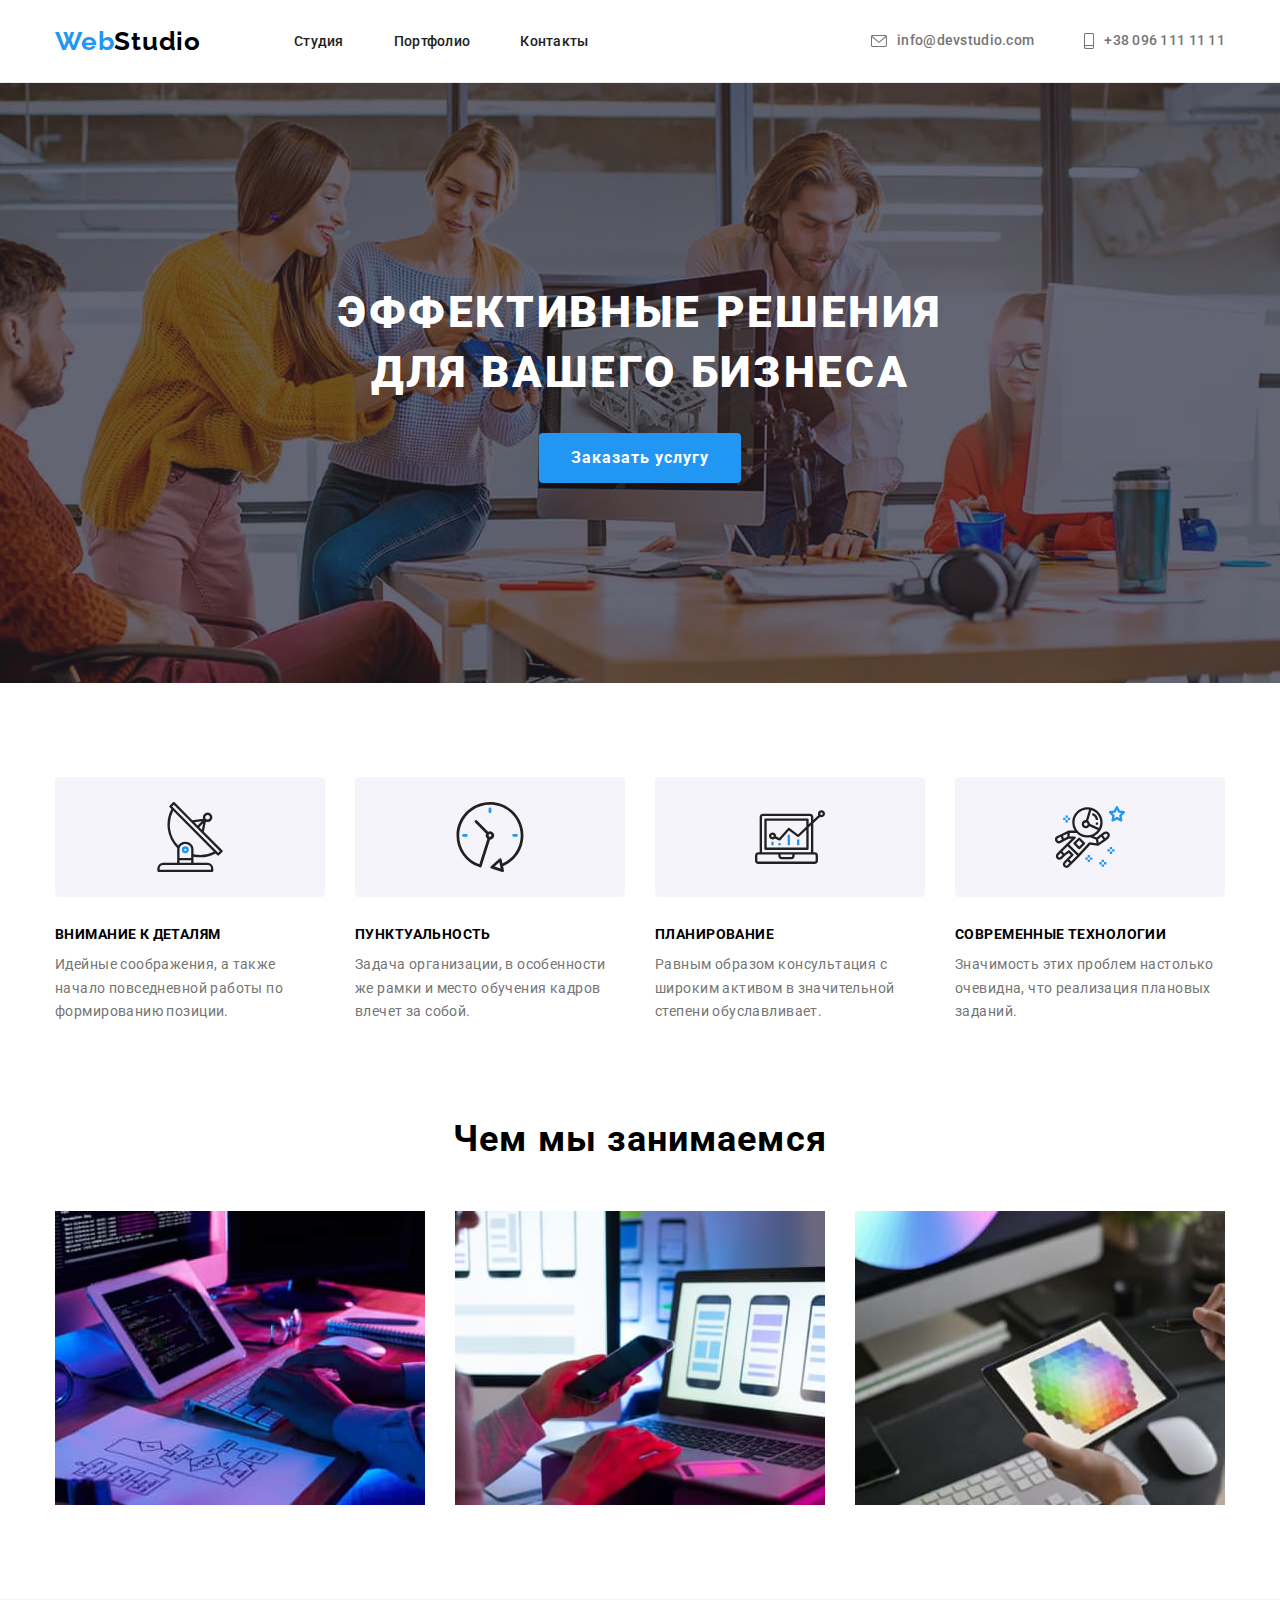
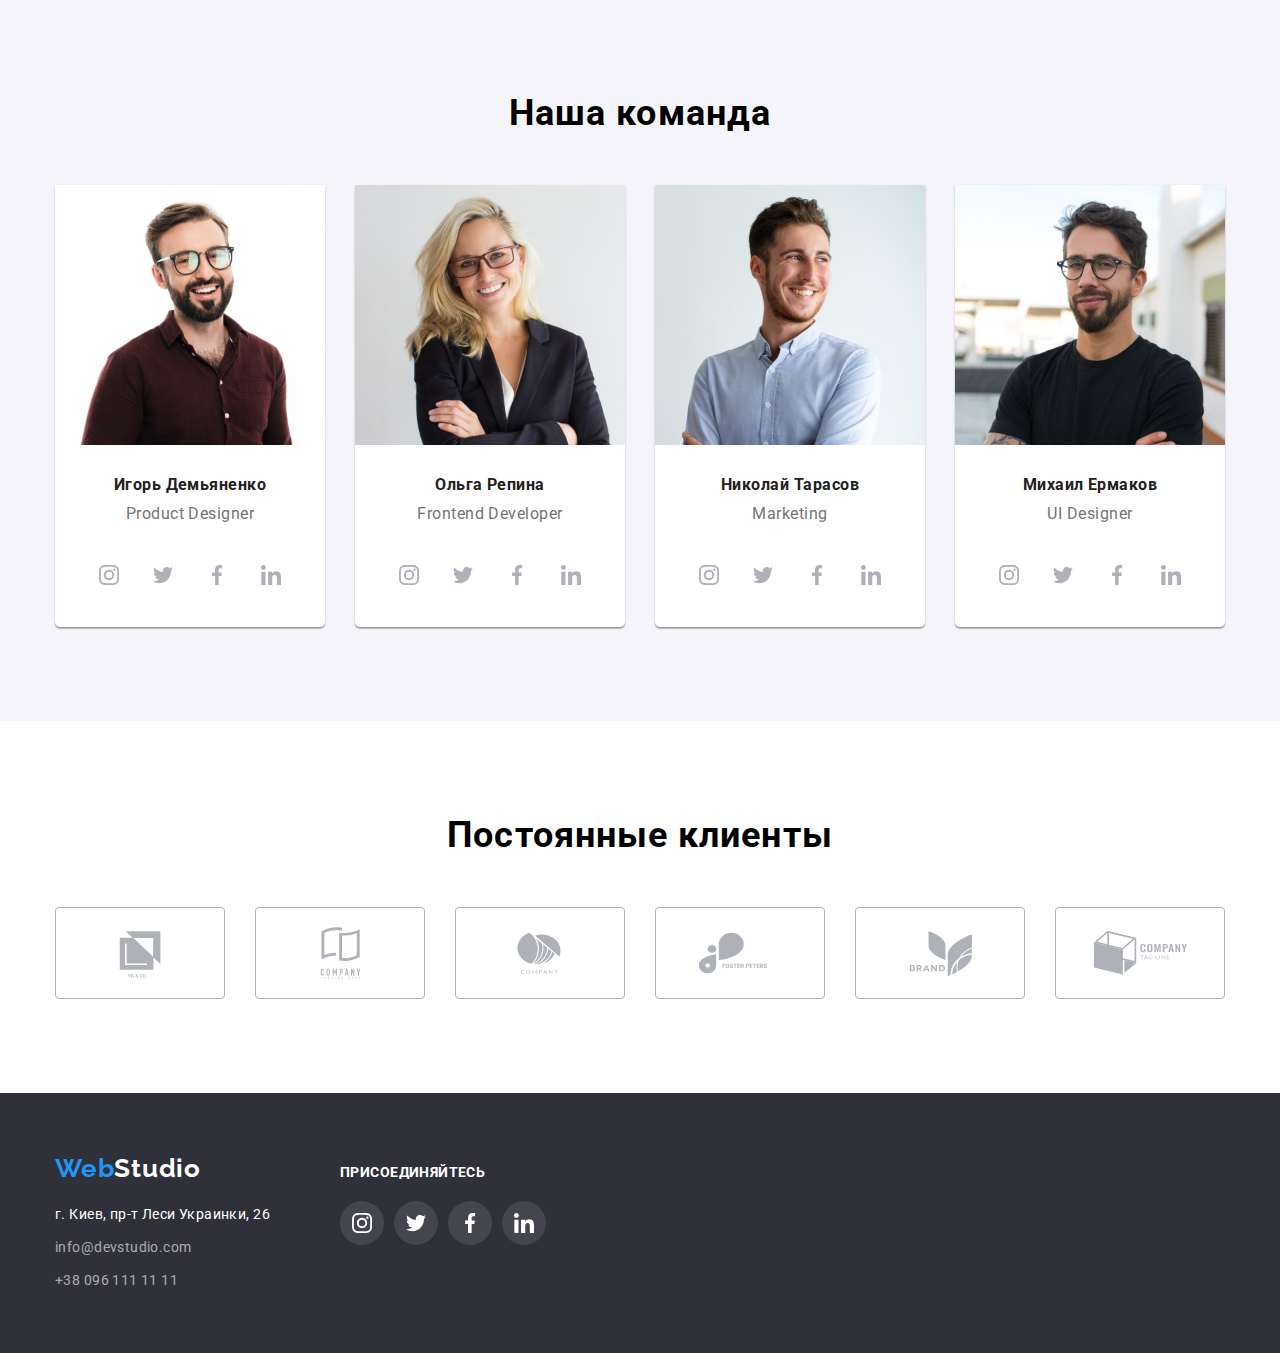
==== index.html @ 4a8cfbbb "clone-hw_04" ====
<!DOCTYPE html>
<html lang="ru">

<head>
  <meta charset="UTF-8">
  <meta http-equiv="X-UA-Compatible" content="IE=edge">
  <meta name="viewport" content="width=device-width, initial-scale=1.0">
  <title>Document</title>
  <link rel="preconnect" href="https://fonts.googleapis.com">
  <link rel="preconnect" href="https://fonts.gstatic.com" crossorigin>
  <link
    href="https://fonts.googleapis.com/css2?family=Oleo+Script&family=Raleway:wght@700&family=Roboto:wght@400;500;700;900&display=swap"
    rel="stylesheet">
  <link rel="stylesheet" href="https://cdn.jsdelivr.net/npm/modern-normalize@1.1.0/modern-normalize.min.css">
  <link rel="stylesheet" href="./css/style.css">
</head>

<body>
  <header class="header ">

    <div class="page-header-container container">
      <a class="logo link" href="./index.html">
        <span class="logo-black">Web</span>Studio
      </a>
      <nav class="menu-nav">

        <ul class="header-list list">
          <li><a class="link linkstudio" href="#">Студия</a></li>
          <li><a class="link linkportfolio" href="./portfolio.html">Портфолио</a></li>
          <li><a class="link linkcontact" href="#">Контакты</a></li>
        </ul>
      </nav>
      <ul class="contact-info list">
        <li class="list-mail">
          <a class="mail-link link" href="mailto:info@devstudio.com">
            <svg class="icon-post" width="16" height="12">
              <use href="./images/sprite.svg#icon-post"></use>
            </svg>
            info@devstudio.com
          </a>
        </li>
        <li class="list-call">
          <a class="call-link link" href="tel:+380961111111">
            <svg class="icon-phone" width="10" height="16">
              <use href="./images/sprite.svg#icon-smartphone"></use>
            </svg>+38 096 111 11 11</a>
        </li>

      </ul>
    </div>


  </header>

  <main class="main-container">

    <section class="hero background-theme">
      <div class="container">
        <h1 class="slogan">Эффективные решения для вашего бизнеса</h1>

        <button class="main-btn" type="button">Заказать услугу</button>
      </div>
    </section>

    <section class="feature-section section">
      <div class="container">
        <h2 class="hidden-title">Особенности</h2>
        <ul class="feature-items list">
          <li class="detail-item">
            <div class="feature-warp">
              <svg class="svg-icon" width="70" height="70">
                <use href="./images/sprite.svg#icon-antenna-1"></use>
              </svg>
            </div>
            <h3 class="caption-detail">Внимание к деталям</h3>
            <p class="detail-text"> Идейные соображения, а также начало повседневной работы по формированию позиции.</p>
          </li>

          <li class="detail-item">
            <div class="feature-warp">
              <svg class="svg-icon" width="70" height="70">
                <use href="./images/sprite.svg#icon-clock-1"></use>
              </svg>
            </div>
            <h3 class="caption-detail">Пунктуальность</h3>
            <p class="detail-text">Задача организации, в особенности же рамки и место обучения кадров влечет за
              собой.</p>
          </li>

          <li class="detail-item">
            <div class="feature-warp">
              <svg class="svg-icon" width="70" height="70">
                <use href="./images/sprite.svg#icon-diagram-1"></use>
              </svg>
            </div>
            <h3 class="caption-detail">Планирование</h3>
            <p class="detail-text">Равным образом консультация с широким активом в значительной степени обуславливает.
            </p>
          </li>

          <li class="detail-item">
            <div class="feature-warp">
              <svg class="svg-icon" width="70" height="70">
                <use href="./images/sprite.svg#icon-astronaut-1"></use>
              </svg>
            </div>
            <h3 class="caption-detail">Современные технологии</h3>
            <p class="detail-text">Значимость этих проблем настолько очевидна, что реализация плановых заданий.</p>
          </li>
        </ul>
      </div>
    </section>

    <section class="affair-section section">
      <div class="container">
        <h2 class="affair-title">Чем мы занимаемся</h2>
        <ul class="feature-items list">
          <li class="detail-item affair-item"><img src="./images/img1.jpg" alt="печать на клавиатуре" width="370"
              height="294">
          </li>
          <li class="detail-item affair-item"><img src="./images/img2.jpg" alt="работа за ноутбуком" width="370"
              height="294">
          </li>
          <li class="detail-item affair-item"> <img src="./images/img3.jpg" alt="цветовая палитра" width="370"
              height="294">
          </li>
        </ul>
      </div>
    </section>
    <section class="comand-section section">
      <div class="container">
        <h2 class="comand-title">Наша команда</h2>
        <ul class="feature-items list">
          <li class="card detail-item"> <img src="./images/img4.jpg" alt="мужчина" width="270" height="260" />

            <h3 class="card-title">Игорь Демьяненко</h3>
            <p class="card-text"> Product Designer</p>
            <ul class="social-icons list">
              <li>
                <a class="social-link" href="#">
                  <svg class="social-eclipse" width="20" heigth="20">
                    <use href="./images/sprite.svg#icon-instagram-2"></use>
                  </svg>
                </a>
              </li>
              <li>
                <a class="social-link" href="#">
                  <svg class="social-eclipse" width="20" heigth="20">
                    <use href="./images/sprite.svg#icon-twitter-1"></use>
                  </svg>
                </a>
              </li>
              <li>
                <a class="social-link" href="#">
                  <svg class="social-eclipse" width="20" heigth="20">
                    <use href="./images/sprite.svg#icon-facebook-1"></use>
                  </svg>
                </a>
              </li>
              <li>
                <a class="social-link" href="#">
                  <svg class="social-eclipse" width="20" heigth="20">
                    <use href="./images/sprite.svg#icon-linkedin-1"></use>
                  </svg>
                </a>
              </li>
            </ul>
          </li>

          <li class="card detail-item"> <img src="./images/img5.jpg" alt="женщина в очках" width="270" height="260" />

            <h3 class="card-title">Ольга Репина</h3>
            <p class="card-text"> Frontend Developer</p>
            <ul class="social-icons list">
              <li>
                <a class="social-link" href="#">
                  <svg class="social-eclipse" width="20" heigth="20">
                    <use href="./images/sprite.svg#icon-instagram-2"></use>
                  </svg>
                </a>
              </li>
              <li>
                <a class="social-link" href="#">
                  <svg class="social-eclipse" width="20" heigth="20">
                    <use href="./images/sprite.svg#icon-twitter-1"></use>
                  </svg>
                </a>
              </li>
              <li>
                <a class="social-link" href="#">
                  <svg class="social-eclipse" width="20" heigth="20">
                    <use href="./images/sprite.svg#icon-facebook-1"></use>
                  </svg>
                </a>
              </li>
              <li>
                <a class="social-link" href="#">
                  <svg class="social-eclipse" width="20" heigth="20">
                    <use href="./images/sprite.svg#icon-linkedin-1"></use>
                  </svg>
                </a>
              </li>
            </ul>
          </li>


          <li class="card detail-item">
            <img src="./images/img6.jpg" alt="рыжеволосый мужчина" width="270" height="260" />

            <h3 class="card-title">Николай Тарасов</h3>
            <p class="card-text">Marketing</p>
            <ul class="social-icons list">
              <li>
                <a class="social-link" href="#">
                  <svg class="social-eclipse" width="20" heigth="20">
                    <use href="./images/sprite.svg#icon-instagram-2"></use>
                  </svg>
                </a>
              </li>
              <li>
                <a class="social-link" href="#">
                  <svg class="social-eclipse" width="20" heigth="20">
                    <use href="./images/sprite.svg#icon-twitter-1"></use>
                  </svg>
                </a>
              </li>
              <li>
                <a class="social-link" href="#">
                  <svg class="social-eclipse" width="20" heigth="20">
                    <use href="./images/sprite.svg#icon-facebook-1"></use>
                  </svg>
                </a>
              </li>
              <li>
                <a class="social-link" href="#">
                  <svg class="social-eclipse" width="20" heigth="20">
                    <use href="./images/sprite.svg#icon-linkedin-1"></use>
                  </svg>
                </a>
              </li>
            </ul>

          </li>
          <li class="card detail-item">
            <img src="./images/img7.jpg" alt="мужчина в очках" width="270" height="260" />

            <h3 class="card-title">Михаил Ермаков</h3>
            <p class="card-text"> UI Designer</p>
            <ul class="social-icons list">
              <li>
                <a class="social-link" href="#">
                  <svg class="social-eclipse" width="20" heigth="20">
                    <use href="./images/sprite.svg#icon-instagram-2"></use>
                  </svg>
                </a>
              </li>
              <li>
                <a class="social-link" href="#">
                  <svg class="social-eclipse" width="20" heigth="20">
                    <use href="./images/sprite.svg#icon-twitter-1"></use>
                  </svg>
                </a>
              </li>
              <li>
                <a class="social-link" href="#">
                  <svg class="social-eclipse" width="20" heigth="20">
                    <use href="./images/sprite.svg#icon-facebook-1"></use>
                  </svg>
                </a>
              </li>
              <li>
                <a class="social-link" href="#">
                  <svg class="social-eclipse" width="20" heigth="20">
                    <use href="./images/sprite.svg#icon-linkedin-1"></use>
                  </svg>
                </a>
              </li>
            </ul>
          </li>
        </ul>
      </div>
    </section>
    <section class="regular-customers section">
      <div class="container">
        <h2 class="comand-title">Постоянные клиенты</h2>
        <ul class="regular-customers-list list">
          <li class="clients">
            <a class="regular-customers-logo" href="#">
              <svg class="regular-clients-logo">
                <use href="./images/sprite.svg#icon-Logo1" width="106" height="60"></use>
              </svg>
            </a>
          </li>
          <li class="clients">
            <a class="regular-customers-logo" href="#">
              <svg class="regular-clients-logo">
                <use href="./images/sprite.svg#icon-Logo-2" width="106" height="60"></use>
              </svg>
            </a>
          </li>
          <li class="clients">
            <a class="regular-customers-logo" href="#">
              <svg class="regular-clients-logo">
                <use href="./images/sprite.svg#icon-Logo3" width="106" height="60"></use>
              </svg>
            </a>
          </li>
          <li class="clients">
            <a class="regular-customers-logo" href="#">
              <svg class="regular-clients-logo">
                <use href="./images/sprite.svg#icon-Logo-4" width="106" height="60"></use>
              </svg>
            </a>
          </li>
          <li class="clients">
            <a class="regular-customers-logo" href="#">
              <svg class="regular-clients-logo">
                <use href="./images/sprite.svg#icon-Logo-5" width="106" height="60"></use>
              </svg>
            </a>
          </li>
          <li class="clients">
            <a class="regular-customers-logo" href="#">
              <svg class="regular-clients-logo">
                <use href="./images/sprite.svg#icon-Logo-6" width="106" height="60"></use>
              </svg>
            </a>
          </li>

        </ul>
      </div>
    </section>
  </main>
  <footer class="footer-box">
    <div class="container footer-content ">
      <ul class="footer-items list">
        <li class="footer-list-item">
          <a class="logo link footer-logo" href="./index.html">
            <span class="logo-black">Web</span>Studio
          </a>
          <address class="address">
            <ul class="addres-items">
              <li class="list"> <a class="map-item"
                  href="https://www.google.com/maps/d/viewer?mid=10uSM3H-mIU3GznYo2szRIEphczw&hl=en_US&ll=50.42732700000001%2C30.538092&z=17"
                  target="_blank">г.
                  Киев, пр-т Леси Украинки, 26</a>
              </li>
              <li class="address-link list">
                <a class="mail-item" href="mailto:info@devstudio.com">info@devstudio.com</a>
              </li>
              <li class="address-link list"> <a class="call-item" href="tel:+380961111111">+38 096 111 11 11</a>
              </li>
            </ul>

          </address>
        </li>
        <li class="footer-social">
          <h2 class="join">присоединяйтесь</h2>
          <ul class="footer-social-icons list">
            <li class="footer-social-item">
              <a class="footer-social-link" href="#">
                <svg class="footer-social-eclipse" width="20" heigth="20">
                  <use href="./images/sprite.svg#icon-instagram-2"></use>
                </svg>
              </a>
            </li>
            <li class="footer-social-item">
              <a class="footer-social-link" href="#">
                <svg class="footer-social-eclipse" width="20" heigth="20">
                  <use href="./images/sprite.svg#icon-twitter-1"></use>
                </svg>
              </a>
            </li>
            <li class="footer-social-item">
              <a class="footer-social-link" href="#">
                <svg class="footer-social-eclipse" width="20" heigth="20">
                  <use href="./images/sprite.svg#icon-facebook-1"></use>
                </svg>
              </a>
            </li>
            <li class="footer-social-item">
              <a class="footer-social-link" href="#">
                <svg class="footer-social-eclipse" width="20" heigth="20">
                  <use href="./images/sprite.svg#icon-linkedin-1"></use>
                </svg>
              </a>
            </li>
          </ul>
        </li>
      </ul>
    </div>
  </footer>
</body>

</html>
---- css/style.css ----
:root {
  --primary-font: "Roboto", sans-serif;
  --secondary-font: "Raleway", sans-serif;
  --primary-text-color: #212121;
  --secondary-text-color: #757575;
  --hover-color:#2196f3;
}
h1,
h2,
h3,
h4,
p {
  margin-top: 0;
  margin-bottom: 0;
}

ul,
ol {
  margin-top: 0;
  margin-bottom: 0;
  padding-left: 0;
}

img {
  display: block;
  max-width: 100%;
  height: auto;
}

.link {
  text-decoration: none;
}

.list {
  list-style: none;
}

button {
  cursor: pointer;
}

body {
  font-family: var(--primary-font);
  
}
address {
    font-style: normal;
}
.container {
  width: 1200px;
  margin-left: auto;
  margin-right: auto;
  padding-left: 15px;
  padding-right: 15px;
}

.section{padding-top: 94px;
padding-bottom: 94px;}
.header{ min-height: 80px;
border-bottom: 1px solid #ECECEC;
}
.page-header-container{ display: flex;
  align-items: center;}
  .menu-nav{ margin-left:93px;
}
.logo {
  font-family: var(--secondary-font);
  font-weight: 700;
  font-size: 26px;
  line-height: 1.17;
  letter-spacing: 0.03em;
  color: #000000;
  
 }

.footer-logo{

color: #FFFFFF;
}

.logo-black { font-family: var(--secondary-font);
  
  color:var(--hover-color);
}
.logo:hover,.logo:focus{color: var(--hover-color);}
.header-list{display: flex; 
  margin-left: 294x;
  margin-right: auto;
  margin-top:32px;
  margin-bottom:32px;
}
.linkstudio {
  font-weight: 500;
  font-size: 14px;
  line-height: 1.14;
  letter-spacing: 0.02em;
  color: var(--primary-text-color);
}
.linkstudio:hover,.linkstudio:focus{color: var(--hover-color)}
.linkportfolio {
  font-weight: 500;
  font-size: 14px;
  line-height: 1.14;
  letter-spacing: 0.02em;
  color: var(--primary-text-color);
  margin-left: 50px;
}
.linkportfolio:hover,.linkportfolio:focus{color:var(--hover-color)}
.linkcontact {
  font-weight: 500;
  font-size: 14px;
  line-height: 1.14;
  letter-spacing: 0.02em;
  color: var(--primary-text-color);
  margin-left: 50px;

}
.linkcontact:hover,.linkcontact:focus{color:var(--hover-color)}
.linkcontact {
  font-weight: 500;
  font-size: 14px;
  line-height: 1.14;
  letter-spacing: 0.02em;
  color: var(--primary-text-color);
  margin-left: 50px;
}
.linkcontact:hover,
.linkcontact:focus {
  color: var(--hover-color);
}
.contact-info {
  display: flex;
  margin-left: auto;
  align-content: center;
}

.mail-link {
  font-weight: 500;
  font-size: 14px;
  line-height: 1.14;
  letter-spacing: 0.02em;
  color: var(--secondary-text-color);
  padding: 32px 0;
  text-decoration: none;
  display: flex;
  align-items: center;
}
.mail-link:hover,
.mail-link:focus,
.call-link:hover,
.call-link:focus {
  color: var(--hover-color);
}
.icon-post {
  width: 16px;
  height: 12px;
  margin-right: 10px;
  fill: var(--secondary-text-color);
  /* margin-top: 10px; */
  /* padding-left: 532px; */
}
.icon-phone {
  width: 10px;
  height: 16px;
  margin-right: 10px;
  fill: var(--secondary-text-color);
}

.call-link:hover .icon-phone,
.call-link:focus .icon-phone {
  fill: #2196f3;
}

.mail-link:hover .icon-post,
.mail-link:focus .icon-post {
  fill: #2196f3;
}

.call-link {
  font-weight: 500;
  font-size: 14px;
  line-height: 1.14;
  letter-spacing: 0.02em;
  color: var(--secondary-text-color);
  margin-left: 50px;
  padding: 32px 0;
  text-decoration: none;
  display: flex;
  align-items: center;
}

.hero{
  background: #2f303a;
  position: relative;
    max-width: 1600px;
    min-height: 600px;
padding-top: 200px;
padding-bottom: 200px;
margin: 0 auto;
 text-align: center;
background-image: linear-gradient(
      to right,
      rgba(47, 48, 58, 0.4),
      rgba(47, 48, 58, 0.4)
    ),
    url(../images/bg.jpg);
 background-repeat: no-repeat;
 
background-size: cover;
    background-position: center;
}

.slogan {
  margin: 0 auto;
  width:  700px;
font-weight: 900;
  font-size: 44px;
  line-height: 1.36;
 
  letter-spacing: 0.06em;
  text-transform: uppercase;

  color: #ffffff;
  margin-bottom: 30px;
  margin-left: ;
}
.main-btn { 
min-width: 200px;
height: 50px;
  display: inline-block;
  font-family: inherit;
  font-weight: 700;
  font-size: 16px;
  line-height: 1.9;
 /* display: flex;
  align-items: center;
  text-align: center;  */
  letter-spacing: 0.06em;
padding: 10px 32px;
border: 0;
  color: #ffffff;
  background: #2196f3;
  box-shadow: 0px 4px 4px rgba(0, 0, 0, 0.15);
  border-radius: 4px;
}
.main-btn:hover,
.main-btn:focus {
  background: #188ce8;
  box-shadow: 0px 4px 4px rgba(0, 0, 0, 0.15);
  border-radius: 4px;
}

.feature-section{ 
  padding-bottom: 47px;
} 

.hidden-title {
    position: absolute;
    width: 1px;
    height: 1px;
    margin: -1px;
    border: 0;
    padding: 0;
    white-space: nowrap;
    clip-path: inset(100%);
    clip: rect(0 0 0 0);
    overflow: hidden;
}
.feature-items{
  display: flex;
  /* justify-content: center; */
}

.detail-item{width:270px;
padding-bottom: 0px;
}
.detail-item+.detail-item{

margin-left: 30px;

}
.feature-warp{
   display: flex;
  justify-content: center; 
  align-items: center; 
  background: #F5F4FA;

border-radius: 4px;
width: 270px;
height: 120px;
margin-bottom: 30px;
}
.svg-icon{  }


.caption-detail {
font-weight: 700;
  font-size: 14px;
  line-height: 1.1;
  letter-spacing: 0.03em;
  text-transform: uppercase;
  margin-bottom: 10px;
}
.detail-text {
max-width: 270px;
/* height: 75px; */
font-weight: 400;
  font-size: 14px;
  line-height: 1.7;
  letter-spacing: 0.03em;
  color:var(--secondary-text-color);

}

.affair-section{
padding-top: 47px;

} 
.affair-title{
  padding-top: 0px;
margin-bottom: 50px;
font-weight: 700;
  font-size: 36px;
  line-height: 1.2;
  text-align: center;
  letter-spacing: 0.03em;
}
.affair-items{display: flex;}

.affair-item{
width: 370px;
}



.caption-punctuality {
 font-weight: 700;
  font-size: 14px;
  line-height: 1.1;
  letter-spacing: 0.03em;
  text-transform: uppercase;
}
.punctuality-text {

font-weight: 400;
  font-size: 14px;
  line-height: 1.7;
  letter-spacing: 0.03em;
  color:var(--secondary-text-color);
}
.caption-plan {
font-weight: 700;
  font-size: 14px;
  line-height: 1.1;
  letter-spacing: 0.03em;
  text-transform: uppercase;
}
.plan-text {

font-weight: 400;
  font-size: 14px;
  line-height: 1.7;
  letter-spacing: 0.03em;
  color:var(--secondary-text-color);
}
.caption-tech {
 font-weight: 700;
  font-size: 14px;
  line-height: 1.1;
  letter-spacing: 0.03em;
  text-transform: uppercase;
}
.tech-text {

font-weight: 400;
  font-size: 14px;
  line-height: 1.7;
  letter-spacing: 0.03em;
  color:var(--secondary-text-color);
}

.comand-section {
  background:#f5f4fa;
/* padding-bottom: 94px; */
}
.comand-title {
  font-weight: 700;
  font-size: 36px;
  line-height: 1.16;
  text-align: center;
  letter-spacing: 0.03em;
 margin-bottom: 50px;

}
.card { text-align: center;
  background: #ffffff;
  box-shadow: 0px 1px 3px rgba(0, 0, 0, 0.12), 0px 1px 1px rgba(0, 0, 0, 0.14), 0px 2px 1px rgba(0, 0, 0, 0.2);
border-radius: 0px 0px 5px 5px;
}
.card-title {

  font-size: 16px;
  line-height: 1.19;
  letter-spacing: 0.03em;
  padding-top: 30px;
  padding-bottom: 10px;
  color: var(--primary-text-color);
}
.card-text {
padding-bottom: 30px;
  font-size: 16px;
  line-height: 1.19;
  letter-spacing: 0.03em;

  color:var(--secondary-text-color);
}
.social-icons {display: flex;
justify-content: center;
gap:10px;
fill: #AFB1B8;
margin-bottom: 30px;
}

.social-link{display: flex;
  justify-content: center;
 
width: 44px;
    height: 44px;
    border-radius: 50%;}

    .social-link:hover,.social-link:focus{background: var(--hover-color);}

    .social-eclipse{fill:#AFB1B8;;}


.social-link:hover .social-eclipse,
.social-link:focus .social-eclipse{fill: #ffffff;}




.regular-customers-list{display: flex;  gap: 30px;}



.regular-customers-logo{
  display:flex;
  border-radius: 4px;
    width: 170px;
    height: 92px;
padding: 16px 32px;   
    /* align-items: center; */
    justify-content: center;
  border: 1px solid #AFB1B8;
}

.regular-clients-logo{
  fill: #AFB1B8;
}
.clients{width: 170px;
height: 92px;}

/* .regular-clients-logo:hover,.regular-clients-logo:focus{fill: var(--hover-color);} */

.regular-customers-logo:hover,.regular-customers-logo:focus{border-color: var(--hover-color);}

.regular-customers-logo:hover .regular-clients-logo,
.regular-customers-logo:focus .regular-clients-logo
{fill: #2196f3;}

.footer-box {
  background: #2f303a;
 padding-top: 60px;
 padding-bottom: 60px;

}


.footer-logo{

}



.sec-logo {
  font-family:var(--secondary-font);
 
  font-size: 26px;
  line-height: 1.2
  letter-spacing: 0.03em;
  text-decoration: none;
  color: #ffffff;
}
.logo-white {
  color: var(--hover-color)
}
.address{ margin-top: 20px;}
.map-item {

  font-size: 14px;
  line-height: 1.7;
  letter-spacing: 0.03em;
  text-decoration: none;
  color: #ffffff;
} 
.map-item:hover,.map-item:focus {color:var(--hover-color);}

.mail-item {
 
  font-size: 14px;
  line-height: 1.7;
  letter-spacing: 0.03em;
  text-decoration: none;
  color: rgba(255, 255, 255, 0.6);
}.mail-item:hover,.mail-item:focus {color:var(--hover-color);}

.call-item {
 
  font-size: 14px;
  line-height: 1.7;
  letter-spacing: 0.03em;
  text-decoration: none;
  color: rgba(255, 255, 255, 0.6);
} .call-item:hover,.call-item:focus {color:var(--hover-color);}

.address-link{ padding-top: 9px;}
.footer-content{display: flex;
}

/* .footer-social{display: flex;
justify-content: center;
  /* margin-top: 72px;
  margin-bottom: 100px;
  margin-left: 70px;
  width: 206px;
height: 80px;} */

.footer-items{display: flex; align-items: baseline;}

.footer-list-item{margin-right: 70px;}


.join{ 
  margin-bottom: 20px;
    font-weight: 700;
    font-size: 14px;
    line-height: 1.14;
    letter-spacing: 0.03em;
    text-transform: uppercase;
    color:#ffffff}


    .footer-social-icons{
      display: flex;
    gap: 10px;
  }


    .footer-social-item{    
    width: 44px;
    height: 44px;
    border-radius: 50%;
    background: rgba(255, 255, 255, 0.1);}

    .footer-social-link{fill:#ffffff;
    display: flex;
    justify-content: center;
    align-items: center;
    width: 100%;
    height: 100%;
    border-radius: 50%;
  }
.footer-social-item:hover , .footer-social-item:focus {background: #2196f3; }



.body{background: #E5E5E5;}



.portfolio-main-container { 
  min-width: 1200px;
/* padding-bottom: 94px; */

}
.button-section {display: flex;
  justify-content: center;
/* padding-top: 94px; */
padding-bottom: 34px;

  /* width: 611px; */
}

.button-items{ 
padding-bottom: 16px;
  /* height: 54px;
  margin-top: 94px;
  margin-left: 280px; */
  /* margin-bottom: 34px; */
}
.btn-list{display: inline-block
 
}
.btn-list+.btn-list{margin-left: 8px;}
.btn-all{
  height: 38px;
font-weight: 500;
font-size: 16px;
line-height: 1.2;
letter-spacing: 0.03em;
color: var(--primary-text-color);
  background: #F5F4FA;
  border: 0;
border-radius: 4px;}
.btn-all:hover,.btn-all:focus{color: #FFFFFF; background:var(--hover-color);}

.color-card{background: #FFFFFF;
}

.btn-basic{width: 73px;}
.btn-site{width: 128px;}
.btn-app {width: 145px;}
.btn-design{width: 103px;}
.btn-marketing {width: 130px;}

.big-portfolio-items{ display: flex;
flex-wrap: wrap;
gap: 30px;
}

.list-image{
  min-width: 370px;
min-height: 404px;`
}   
.portfolio-cont{
/* min-height: 110px; */

  border-bottom:0.5px solid #EEEEEE;
 border-left:0.5px solid #EEEEEE;
 border-right:0.5px solid #EEEEEE;
 border-top: none;
  padding-left: 24px;
padding-top: 20px;
padding-right:24px;
padding-bottom: 20px;
}
.image-subject{
 margin-bottom:4px}

/* .image-desc {padding-bottom: 20px;} */

.card-box:hover .portfolio-cont,
.card-box:focus.portfolio-cont{    box-shadow: 0px 1px 3px rgb(0 0 0 / 12%), 0px 1px 1px rgb(0 0 0 / 14%), 0px 2px 1px rgb(0 0 0 / 20%);
    border-radius: 0px 0px 4px 4px;
    transition: transform 250ms cubic-bezier(0.4, 0, 0.2, 1);}


.style-sheet{
font-size: 18px;
line-height: 2.0;
letter-spacing: 0.06em;

color:  var(--primary-text-color);}
.style-sheet-text{
font-size: 16px;
line-height: 1.9;
letter-spacing: 0.03em;

color:var(--secondary-text-color);}
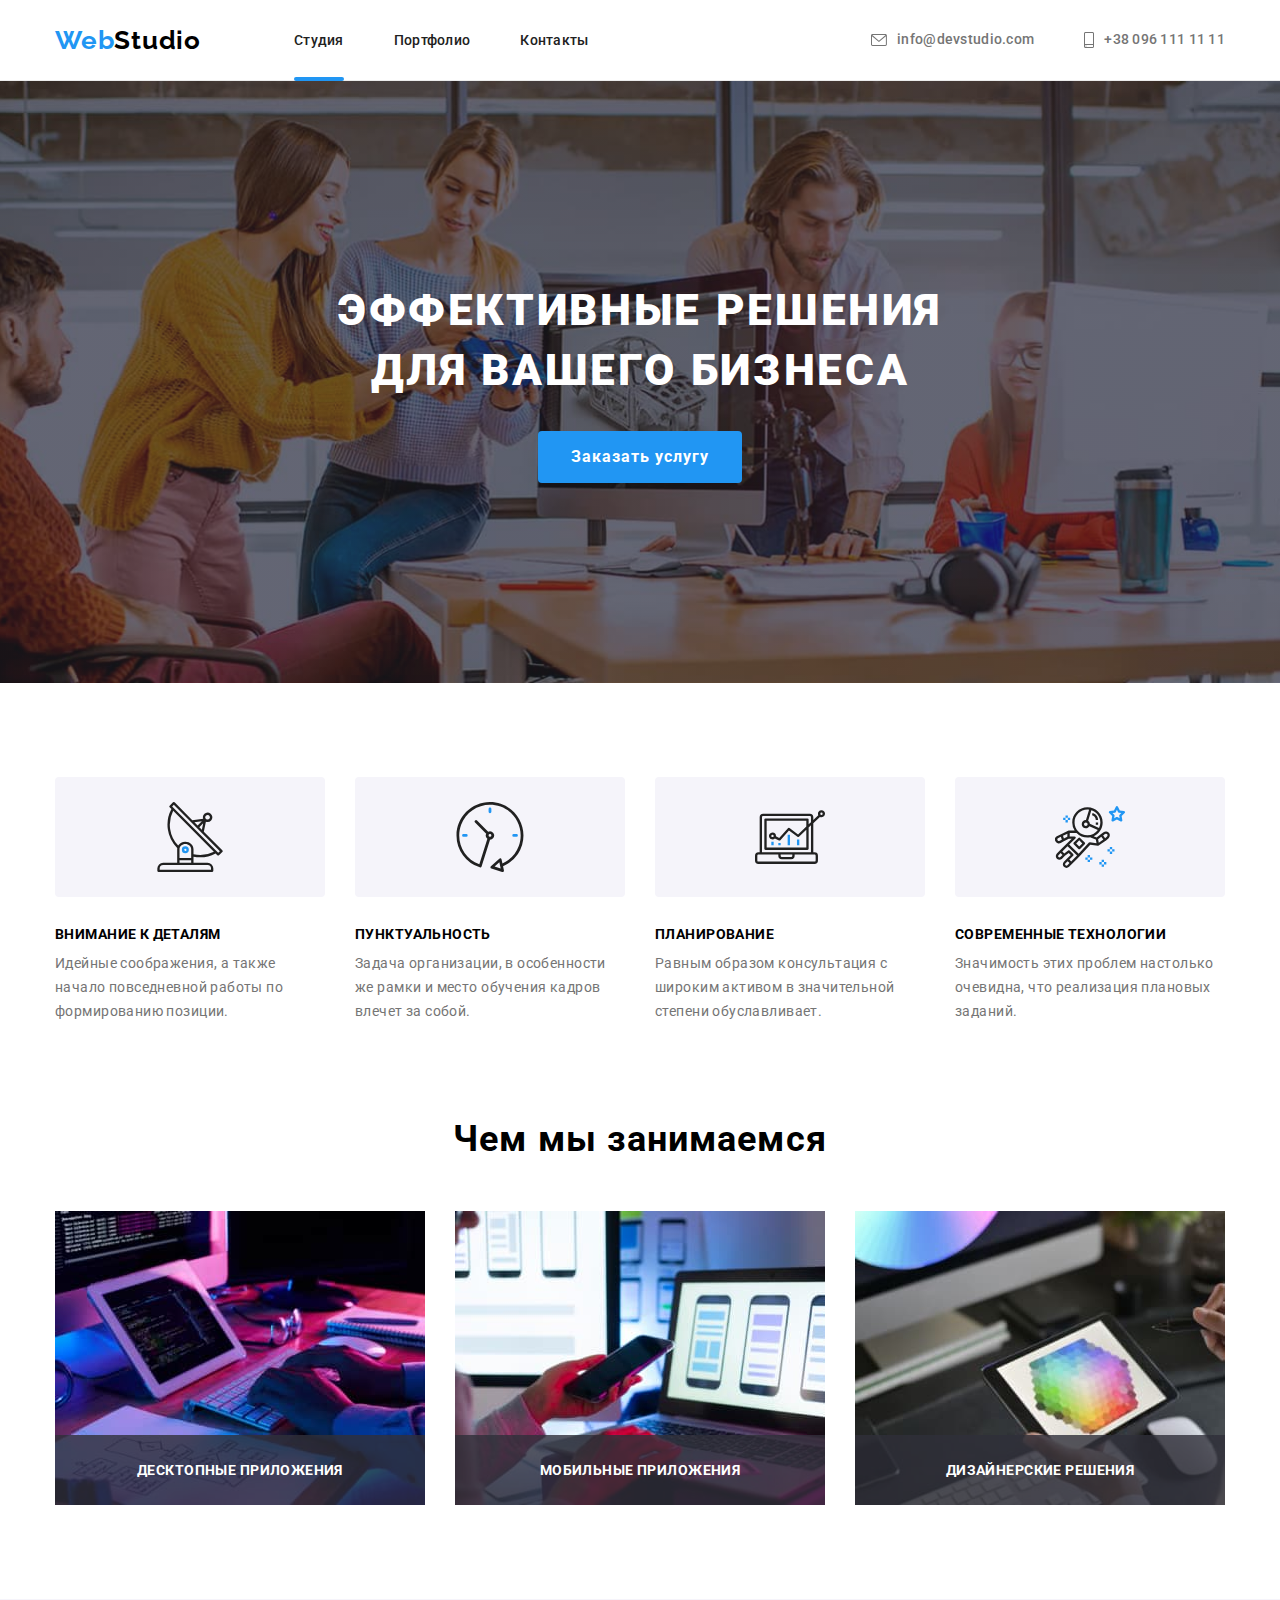
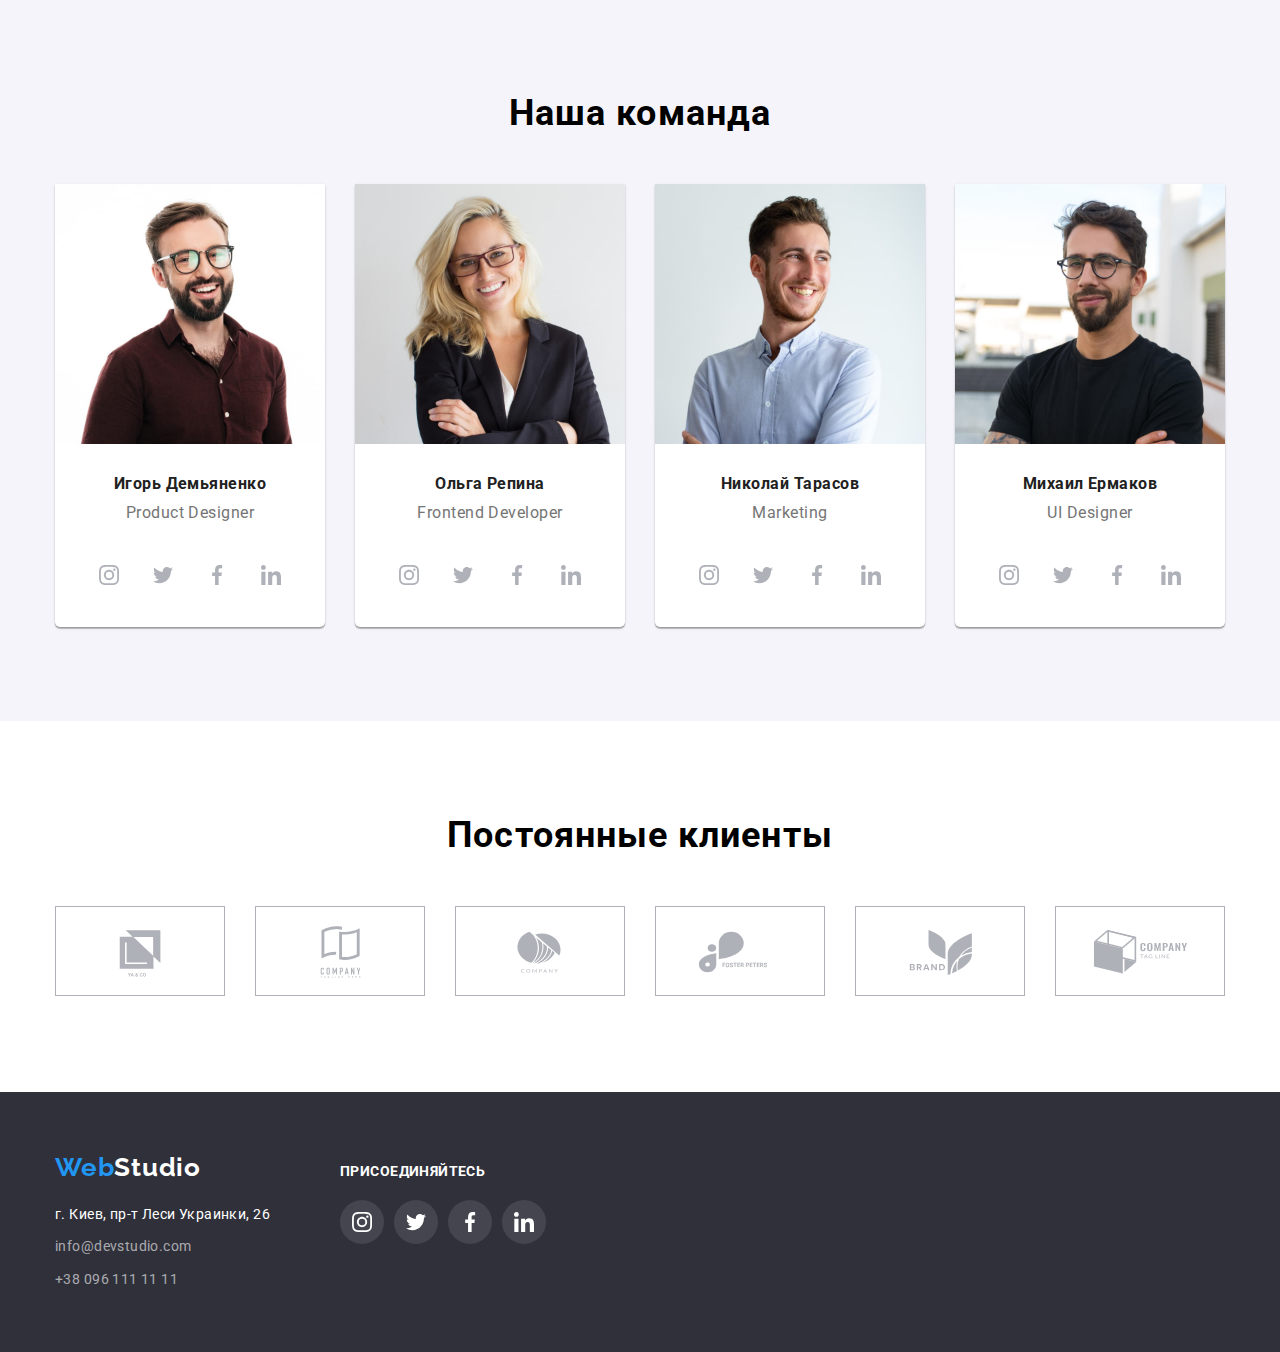
==== commit 001357d7: "add commit" ====
--- a/index.html
+++ b/index.html
@@ -25,8 +25,8 @@
       <nav class="menu-nav">
 
         <ul class="header-list list">
-          <li><a class="link linkstudio" href="#">Студия</a></li>
-          <li><a class="link linkportfolio" href="./portfolio.html">Портфолио</a></li>
+          <li class="nav-items"><a class="currrent link linkstudio" href="./index.html">Студия</a></li>
+          <li class="nav-items"><a class="link linkportfolio" href="./portfolio.html">Портфолио</a></li>
           <li><a class="link linkcontact" href="#">Контакты</a></li>
         </ul>
       </nav>
@@ -58,7 +58,7 @@
       <div class="container">
         <h1 class="slogan">Эффективные решения для вашего бизнеса</h1>
 
-        <button class="main-btn" type="button">Заказать услугу</button>
+        <button class="main-btn" type="button" data-modal-open>Заказать услугу</button>
       </div>
     </section>
 
@@ -117,12 +117,15 @@
         <ul class="feature-items list">
           <li class="detail-item affair-item"><img src="./images/img1.jpg" alt="печать на клавиатуре" width="370"
               height="294">
+            <p class="work-text">Десктопные приложения</p>
           </li>
           <li class="detail-item affair-item"><img src="./images/img2.jpg" alt="работа за ноутбуком" width="370"
               height="294">
+            <p class="work-text">Мобильные приложения</p>
           </li>
           <li class="detail-item affair-item"> <img src="./images/img3.jpg" alt="цветовая палитра" width="370"
               height="294">
+            <p class="work-text">Дизайнерские решения</p>
           </li>
         </ul>
       </div>
@@ -390,6 +393,20 @@
       </ul>
     </div>
   </footer>
+  <div class="backdrop is-hidden" data-modal>
+    <div class="modal">
+      <button class="modal-close-btn" data-modal-close>
+        <svg class="modal-close-btn-icon" width="18" height="18">
+          <use href="./images/sprite.svg#icon-close-btn"></use>
+        </svg>
+      </button>
+    </div>
+  </div>
+
+
+
+  <script src="./js/modal.js"></script>
+
 </body>
 
 </html>--- a/css/style.css
+++ b/css/style.css
@@ -56,12 +56,16 @@
 
 .section{padding-top: 94px;
 padding-bottom: 94px;}
-.header{ min-height: 80px;
-border-bottom: 1px solid #ECECEC;
-}
-.page-header-container{ display: flex;
-  align-items: center;}
-  .menu-nav{ margin-left:93px;
+.header {
+  min-height: 80px;
+  border-bottom: 1px solid #ececec;
+}
+.page-header-container {
+  display: flex;
+  align-items: center;
+}
+.menu-nav {
+  margin-left: 93px;
 }
 .logo {
   font-family: var(--secondary-font);
@@ -70,60 +74,89 @@
   line-height: 1.17;
   letter-spacing: 0.03em;
   color: #000000;
-  
- }
-
-.footer-logo{
-
-color: #FFFFFF;
-}
-
-.logo-black { font-family: var(--secondary-font);
-  
-  color:var(--hover-color);
-}
-.logo:hover,.logo:focus{color: var(--hover-color);}
-.header-list{display: flex; 
-  margin-left: 294x;
+
+  transition: color 250ms cubic-bezier(0.4, 0, 0.2, 1);
+}
+
+.footer-logo {
+  color: #ffffff;
+}
+
+.logo-black {
+  font-family: var(--secondary-font);
+
+  color: var(--hover-color);
+}
+.logo:hover,
+.logo:focus {
+  color: var(--hover-color);
+}
+.header-list {
+  display: flex;
+  position: relative;
+  /* margin-left: 294x;
   margin-right: auto;
-  margin-top:32px;
-  margin-bottom:32px;
+  margin-top: 32px;
+  margin-bottom: 32px; */
 }
 .linkstudio {
+  padding-bottom: 32px;
   font-weight: 500;
   font-size: 14px;
   line-height: 1.14;
   letter-spacing: 0.02em;
   color: var(--primary-text-color);
-}
-.linkstudio:hover,.linkstudio:focus{color: var(--hover-color)}
+  position: relative;
+
+  transition: color 250ms cubic-bezier(0.4, 0, 0.2, 1);
+}
+.linkstudio:hover,
+.linkstudio:focus {
+  color: var(--hover-color);
+}
 .linkportfolio {
+  padding-bottom: 32px;
+  font-weight: 500;
+  font-size: 14px;
+  line-height: 1.14;
+  letter-spacing: 0.02em;
+  color: var(--primary-text-color);
+
+  position: relative;
+
+  transition: color 250ms cubic-bezier(0.4, 0, 0.2, 1);
+}
+.nav-items {
+  margin-right: 50px;
+}
+.linkportfolio:hover,
+.linkportfolio:focus {
+  color: var(--hover-color);
+}
+.linkcontact {
+  padding-bottom: 32px;
+  font-weight: 500;
+  font-size: 14px;
+  line-height: 1.14;
+  letter-spacing: 0.02em;
+  color: var(--primary-text-color);
+
+  position: relative;
+
+  transition: color 250ms cubic-bezier(0.4, 0, 0.2, 1);
+}
+.linkcontact:hover,
+.linkcontact:focus {
+  color: var(--hover-color);
+}
+/* .linkcontact {
   font-weight: 500;
   font-size: 14px;
   line-height: 1.14;
   letter-spacing: 0.02em;
   color: var(--primary-text-color);
   margin-left: 50px;
-}
-.linkportfolio:hover,.linkportfolio:focus{color:var(--hover-color)}
-.linkcontact {
-  font-weight: 500;
-  font-size: 14px;
-  line-height: 1.14;
-  letter-spacing: 0.02em;
-  color: var(--primary-text-color);
-  margin-left: 50px;
-
-}
-.linkcontact:hover,.linkcontact:focus{color:var(--hover-color)}
-.linkcontact {
-  font-weight: 500;
-  font-size: 14px;
-  line-height: 1.14;
-  letter-spacing: 0.02em;
-  color: var(--primary-text-color);
-  margin-left: 50px;
-}
+} */
 .linkcontact:hover,
 .linkcontact:focus {
   color: var(--hover-color);
@@ -133,7 +166,19 @@
   margin-left: auto;
   align-content: center;
 }
-
+.currrent::after {
+  position: absolute;
+
+  display: flex;
+  gap: 50px;
+  content: "";
+  width: 100%;
+  height: 4px;
+  border-radius: 2px;
+  bottom: -1px;
+
+  background-color: var(--hover-color);
+}
 .mail-link {
   font-weight: 500;
   font-size: 14px;
@@ -144,6 +189,9 @@
   text-decoration: none;
   display: flex;
   align-items: center;
+  position: relative;
+
+  transition: color 250ms cubic-bezier(0.4, 0, 0.2, 1);
 }
 .mail-link:hover,
 .mail-link:focus,
@@ -187,6 +235,9 @@
   text-decoration: none;
   display: flex;
   align-items: center;
+  position: relative;
+
+  transition: color 250ms cubic-bezier(0.4, 0, 0.2, 1);
 }
 
 .hero{
@@ -225,23 +276,26 @@
   margin-left: ;
 }
 .main-btn { 
-min-width: 200px;
-height: 50px;
   display: inline-block;
-  font-family: inherit;
+  min-width: 200px;
+  border-radius: 4px;
+  border: 1px solid transparent;
+  padding: 10px 32px;
+
+  background-color: #2196f3;
+  color: #ffffff;
+
+  font-family: "Roboto", sans-serif;
   font-weight: 700;
   font-size: 16px;
-  line-height: 1.9;
- /* display: flex;
+  line-height: 1.88;
   align-items: center;
-  text-align: center;  */
+  text-align: center;
   letter-spacing: 0.06em;
-padding: 10px 32px;
-border: 0;
-  color: #ffffff;
-  background: #2196f3;
-  box-shadow: 0px 4px 4px rgba(0, 0, 0, 0.15);
-  border-radius: 4px;
+  cursor: pointer;
+
+  transition: background-color 250ms cubic-bezier(0.4, 0, 0.2, 1),
+    color 250ms cubic-bezier(0.4, 0, 0.2, 1);
 }
 .main-btn:hover,
 .main-btn:focus {
@@ -328,10 +382,24 @@
 .affair-items{display: flex;}
 
 .affair-item{
+  position: relative;
 width: 370px;
 }
-
-
+.work-text{    position: absolute;
+    top: 224px;
+    font-weight: 700;
+    font-size: 14px;
+    line-height: 16px;
+    text-align: center;
+    letter-spacing: 0.03em;
+    text-transform: uppercase;
+    color: #FFFFFF;
+    background: rgba(47, 48, 58, 0.8);
+    width: 370px;
+    height: 70px;
+    display: flex;
+    justify-content: center;
+    align-items: center;}
 
 .caption-punctuality {
  font-weight: 700;
@@ -423,6 +491,7 @@
 
 .social-link{display: flex;
   justify-content: center;
+  transition: background-color 250ms cubic-bezier(0.4, 0, 0.2, 1);
  
 width: 44px;
     height: 44px;
@@ -430,7 +499,8 @@
 
     .social-link:hover,.social-link:focus{background: var(--hover-color);}
 
-    .social-eclipse{fill:#AFB1B8;;}
+    .social-eclipse{fill:#AFB1B8;
+    transition: fill 250ms cubic-bezier(0.4, 0, 0.2, 1);}
 
 
 .social-link:hover .social-eclipse,
@@ -443,19 +513,25 @@
 
 
 
-.regular-customers-logo{
-  display:flex;
-  border-radius: 4px;
-    width: 170px;
-    height: 92px;
-padding: 16px 32px;   
-    /* align-items: center; */
-    justify-content: center;
-  border: 1px solid #AFB1B8;
-}
-
-.regular-clients-logo{
+.regular-customers-logo{ display: block;
+
+  width: 170px;
+  height: 90px;
+  
+  border: 1px solid #afb1b8;
+  color: #afb1b8;
+  background-color: #fff;
+  padding: 16px 32px;
+
+  transition: border-color 250ms cubic-bezier(0.4, 0, 0.2, 1);
+}
+
+.regular-clients-logo{   
+   width: 106px;
+    height: 60px;
   fill: #AFB1B8;
+  
+   transition: fill 250ms cubic-bezier(0.4, 0, 0.2, 1);
 }
 .clients{width: 170px;
 height: 92px;}
@@ -502,6 +578,8 @@
   letter-spacing: 0.03em;
   text-decoration: none;
   color: #ffffff;
+   transition: background-color 250ms cubic-bezier(0.4, 0, 0.2, 1),
+    color 250ms cubic-bezier(0.4, 0, 0.2, 1);
 } 
 .map-item:hover,.map-item:focus {color:var(--hover-color);}
 
@@ -512,7 +590,11 @@
   letter-spacing: 0.03em;
   text-decoration: none;
   color: rgba(255, 255, 255, 0.6);
-}.mail-item:hover,.mail-item:focus {color:var(--hover-color);}
+   transition: background-color 250ms cubic-bezier(0.4, 0, 0.2, 1),
+    color 250ms cubic-bezier(0.4, 0, 0.2, 1);
+}
+
+.mail-item:hover,.mail-item:focus {color:var(--hover-color);}
 
 .call-item {
  
@@ -555,24 +637,29 @@
     gap: 10px;
   }
 
-
-    .footer-social-item{    
+.footer-social-eclipse{height: 20px;}
+
+
+    .footer-social-item{    position: relative;
     width: 44px;
     height: 44px;
     border-radius: 50%;
-    background: rgba(255, 255, 255, 0.1);}
-
-    .footer-social-link{fill:#ffffff;
+    }
+
+    .footer-social-link{position: absolute;
+      fill:#ffffff;
     display: flex;
     justify-content: center;
     align-items: center;
     width: 100%;
     height: 100%;
     border-radius: 50%;
+    background-color: rgba(255, 255, 255, 0.1);
+     transition: background-color 250ms cubic-bezier(0.4, 0, 0.2, 1);
   }
-.footer-social-item:hover , .footer-social-item:focus {background: #2196f3; }
-
-
+.footer-social-link:hover , .footer-social-link:focus {background: #2196f3; }
+
+.footer-social-eclipse{position: absolute; transition: fill 250ms cubic-bezier(0.4, 0, 0.2, 1);}
 
 .body{background: #E5E5E5;}
 
@@ -611,13 +698,23 @@
 color: var(--primary-text-color);
   background: #F5F4FA;
   border: 0;
-border-radius: 4px;}
-.btn-all:hover,.btn-all:focus{color: #FFFFFF; background:var(--hover-color);}
-
-.color-card{background: #FFFFFF;
-}
-
-.btn-basic{width: 73px;}
+border-radius: 4px;
+cursor: pointer;
+
+  transition: background-color 250ms cubic-bezier(0.4, 0, 0.2, 1),
+    color 250ms cubic-bezier(0.4, 0, 0.2, 1),
+    box-shadow 250ms cubic-bezier(0.4, 0, 0.2, 1);}
+.btn-all:hover,.btn-all:focus{color: #FFFFFF; background:var(--hover-color)}
+
+.color-card{
+    transition: box-shadow 250ms cubic-bezier(0.4, 0, 0.2, 1);
+}
+.color-card:hover,
+.color-card:focus
+{  box-shadow: 0px 3px 1px rgba(0, 0, 0, 0.1), 0px 1px 2px rgba(0, 0, 0, 0.08),
+    0px 2px 2px rgba(0, 0, 0, 0.12);}
+
+    .btn-basic{width: 73px;}
 .btn-site{width: 128px;}
 .btn-app {width: 145px;}
 .btn-design{width: 103px;}
@@ -628,31 +725,57 @@
 gap: 30px;
 }
 
-.list-image{
+/* .list-image{ position: relative;
   min-width: 370px;
 min-height: 404px;`
-}   
+}    */
 .portfolio-cont{
 /* min-height: 110px; */
 
-  border-bottom:0.5px solid #EEEEEE;
- border-left:0.5px solid #EEEEEE;
- border-right:0.5px solid #EEEEEE;
- border-top: none;
-  padding-left: 24px;
-padding-top: 20px;
-padding-right:24px;
-padding-bottom: 20px;
-}
+  border: 1px solid #eeeeee;
+  border-top: transparent;
+  padding: 20px 24px;
+}
+.overlay{position: relative;
+overflow: hidden;
+}
+
+.portfolio-overlay{    position: absolute;
+    display: inline-block;
+    content: '';
+    width: 100%;
+    height: 100%;
+    top: 0;
+    left: 0;
+    background-color: rgba(33, 150, 243, 0.9);
+    transform: translateY(100%);
+    transition: transform 250ms cubic-bezier(0.4, 0, 0.2, 1);
+}
+.color-card:hover .portfolio-overlay {
+  transform: translateY(0);
+}
+.portfolio-description-text{
+       position: absolute;
+    top: 0;
+    left: 0;
+    padding: 63px 24px;
+    font-size: 18px;
+    line-height: 1.56;
+    color: #ffffff;
+
+color: #FFFFFF;
+
+}
+
 .image-subject{
  margin-bottom:4px}
 
 /* .image-desc {padding-bottom: 20px;} */
 
-.card-box:hover .portfolio-cont,
+/* .card-box:hover .portfolio-cont,
 .card-box:focus.portfolio-cont{    box-shadow: 0px 1px 3px rgb(0 0 0 / 12%), 0px 1px 1px rgb(0 0 0 / 14%), 0px 2px 1px rgb(0 0 0 / 20%);
     border-radius: 0px 0px 4px 4px;
-    transition: transform 250ms cubic-bezier(0.4, 0, 0.2, 1);}
+    transition: transform 250ms cubic-bezier(0.4, 0, 0.2, 1);} */
 
 
 .style-sheet{
@@ -666,4 +789,51 @@
 line-height: 1.9;
 letter-spacing: 0.03em;
 
-color:var(--secondary-text-color);}+color:var(--secondary-text-color);}
+
+
+
+/* MODAL */
+.backdrop {
+  position: fixed;
+  top: 0;
+  left: 0;
+  z-index: 100;
+  width: 100%;
+  height: 100%;
+  background-color: rgba(0, 0, 0, 0.5);
+
+  transition: opacity 500ms linear, visibility 500ms linear;
+}
+
+.backdrop.is-hidden {
+  opacity: 0;
+  visibility: hidden;
+  pointer-events: none;
+}
+
+.modal {
+  position: absolute;
+  top: 50%;
+  left: 50%;
+  width: 528px;
+  height: 580px;
+  padding: 40px;
+  transform: translate(-50%, -50%);
+  background-color: rgb(255, 255, 255);
+}
+
+.modal-close-btn {
+  position: absolute;
+  top: 10px;
+  right: 10px;
+  display: flex;
+  justify-content: center;
+  align-items: center;
+  width: 30px;
+  height: 30px;
+  border: 1px solid #555555;
+  border-radius: 50%;
+  background-color: transparent;
+  padding: 0;
+}
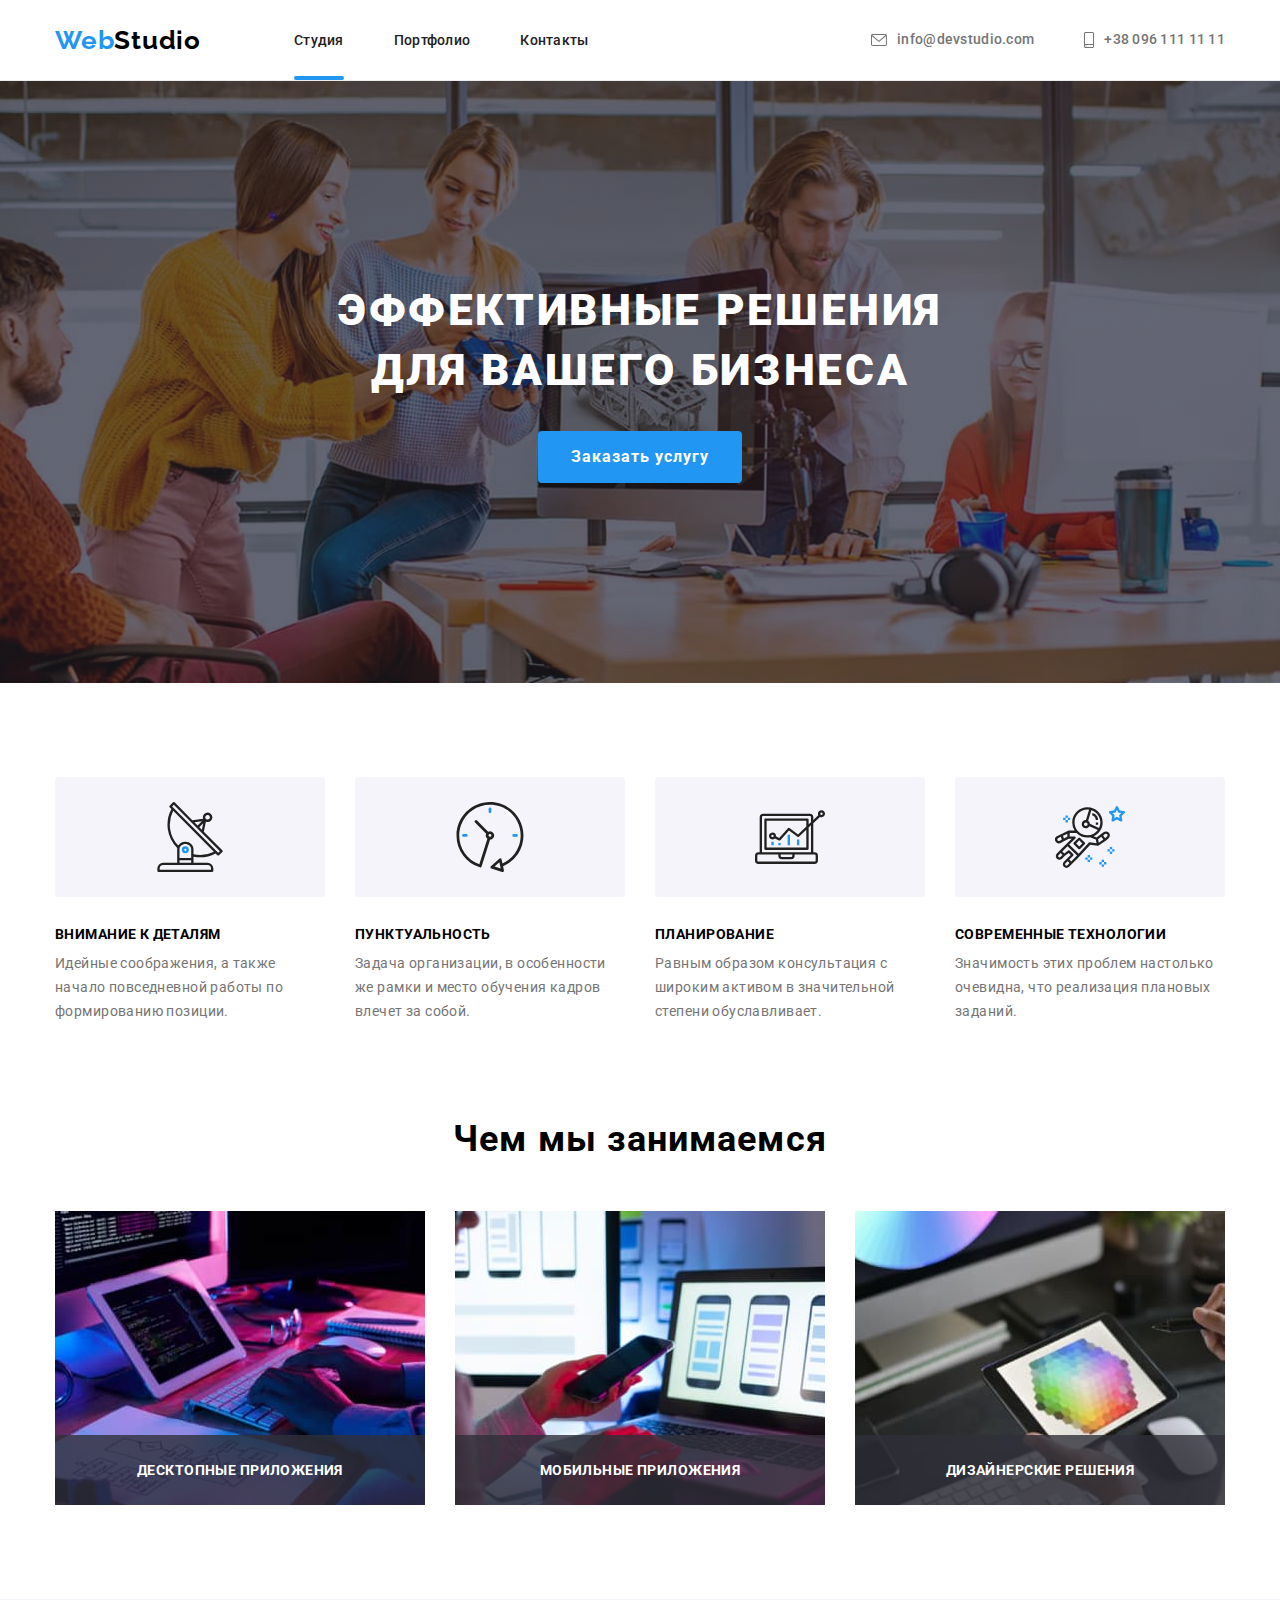
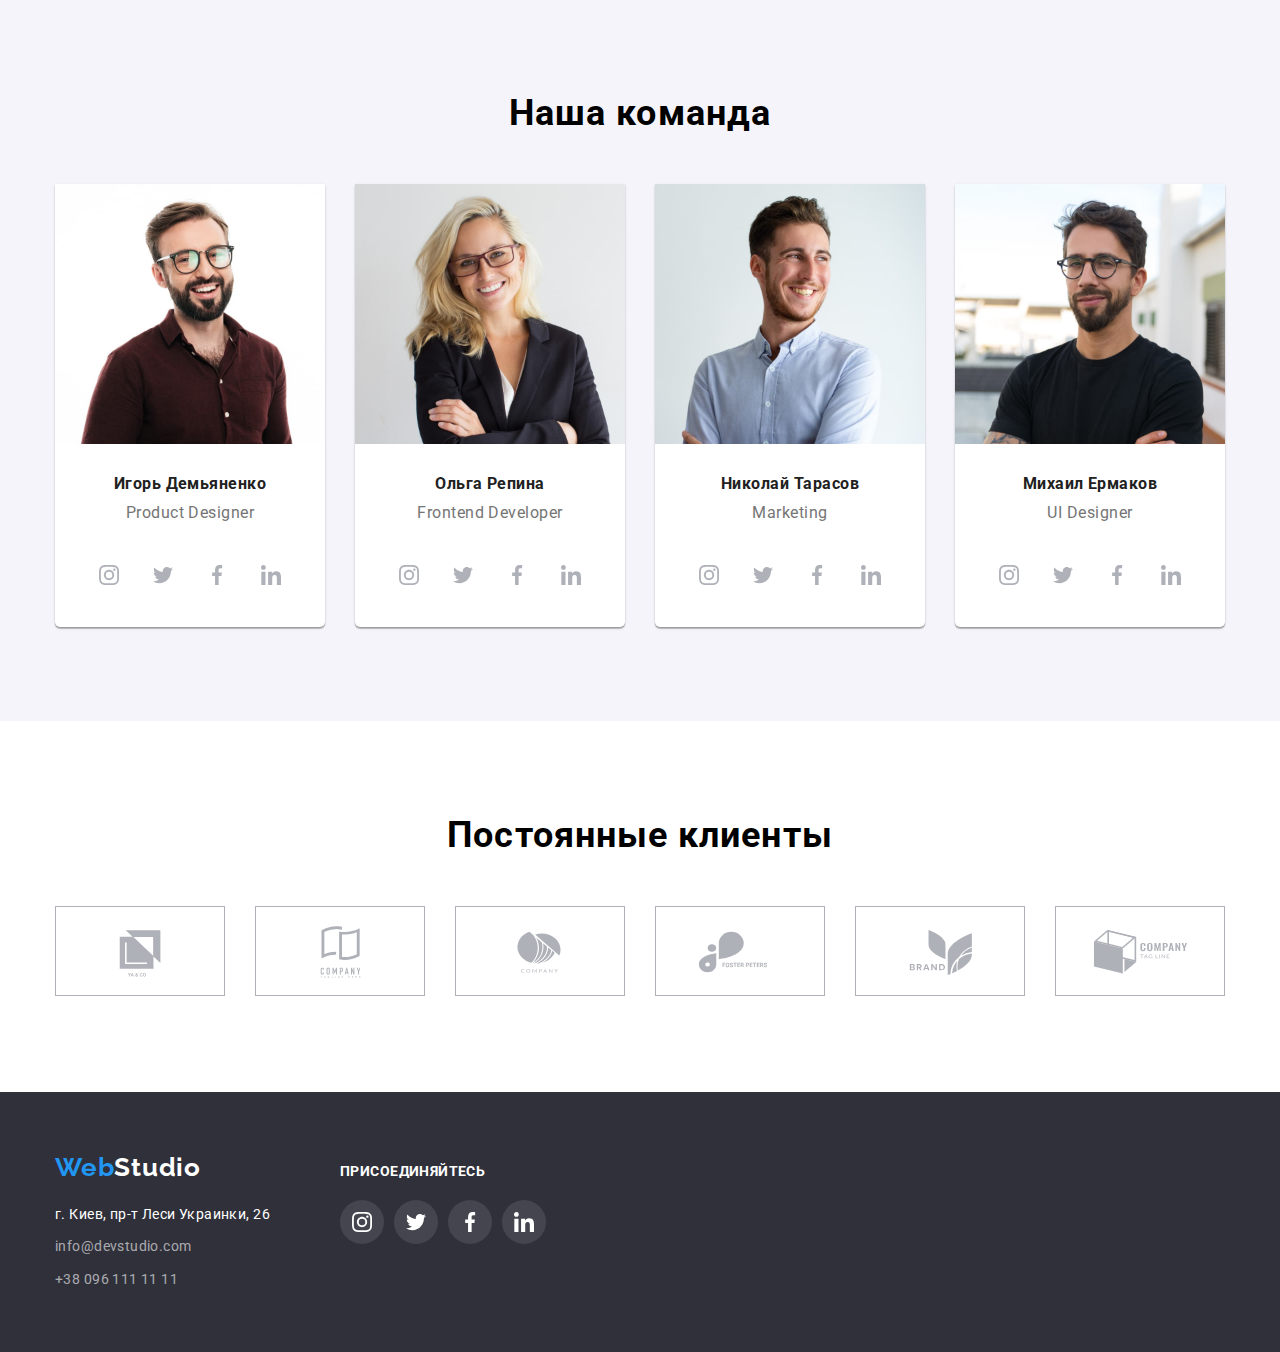
==== commit 965bb25d: "add hover-transition" ====
--- a/index.html
+++ b/index.html
@@ -396,7 +396,7 @@
   <div class="backdrop is-hidden" data-modal>
     <div class="modal">
       <button class="modal-close-btn" data-modal-close>
-        <svg class="modal-close-btn-icon" width="18" height="18">
+        <svg class="modal-close-btn-icon" width="17" height="18">
           <use href="./images/sprite.svg#icon-close-btn"></use>
         </svg>
       </button>
--- a/css/style.css
+++ b/css/style.css
@@ -56,7 +56,7 @@
 
 .section{padding-top: 94px;
 padding-bottom: 94px;}
-.header {
+.header {border-bottom: 0ch;
   min-height: 80px;
   border-bottom: 1px solid #ececec;
 }
@@ -100,6 +100,7 @@
   margin-bottom: 32px; */
 }
 .linkstudio {
+padding-top: 32px;
   padding-bottom: 32px;
   font-weight: 500;
   font-size: 14px;
@@ -113,8 +114,10 @@
 .linkstudio:hover,
 .linkstudio:focus {
   color: var(--hover-color);
+   transition: color 250ms cubic-bezier(0.4, 0, 0.2, 1);
 }
 .linkportfolio {
+  padding-top: 32px;
   padding-bottom: 32px;
   font-weight: 500;
   font-size: 14px;
@@ -132,8 +135,10 @@
 .linkportfolio:hover,
 .linkportfolio:focus {
   color: var(--hover-color);
+   transition: color 250ms cubic-bezier(0.4, 0, 0.2, 1);
 }
 .linkcontact {
+  padding-top: 32px;
   padding-bottom: 32px;
   font-weight: 500;
   font-size: 14px;
@@ -148,6 +153,7 @@
 .linkcontact:hover,
 .linkcontact:focus {
   color: var(--hover-color);
+   transition: color 250ms cubic-bezier(0.4, 0, 0.2, 1);
 }
 /* .linkcontact {
   font-weight: 500;
@@ -160,6 +166,7 @@
 .linkcontact:hover,
 .linkcontact:focus {
   color: var(--hover-color);
+   transition: color 250ms cubic-bezier(0.4, 0, 0.2, 1);
 }
 .contact-info {
   display: flex;
@@ -175,7 +182,7 @@
   width: 100%;
   height: 4px;
   border-radius: 2px;
-  bottom: -1px;
+  bottom: 0px;
 
   background-color: var(--hover-color);
 }
@@ -198,6 +205,7 @@
 .call-link:hover,
 .call-link:focus {
   color: var(--hover-color);
+   transition: color 250ms cubic-bezier(0.4, 0, 0.2, 1);
 }
 .icon-post {
   width: 16px;
@@ -217,11 +225,13 @@
 .call-link:hover .icon-phone,
 .call-link:focus .icon-phone {
   fill: #2196f3;
+   transition: color 250ms cubic-bezier(0.4, 0, 0.2, 1);
 }
 
 .mail-link:hover .icon-post,
 .mail-link:focus .icon-post {
   fill: #2196f3;
+   transition: color 250ms cubic-bezier(0.4, 0, 0.2, 1);
 }
 
 .call-link {
@@ -256,7 +266,7 @@
     ),
     url(../images/bg.jpg);
  background-repeat: no-repeat;
- 
+ border-top: 0ch;
 background-size: cover;
     background-position: center;
 }
@@ -302,6 +312,7 @@
   background: #188ce8;
   box-shadow: 0px 4px 4px rgba(0, 0, 0, 0.15);
   border-radius: 4px;
+   transition: color 250ms cubic-bezier(0.4, 0, 0.2, 1);
 }
 
 .feature-section{ 
@@ -504,7 +515,8 @@
 
 
 .social-link:hover .social-eclipse,
-.social-link:focus .social-eclipse{fill: #ffffff;}
+.social-link:focus .social-eclipse{fill: #ffffff;
+ transition: color 250ms cubic-bezier(0.4, 0, 0.2, 1);}
 
 
 
@@ -581,7 +593,8 @@
    transition: background-color 250ms cubic-bezier(0.4, 0, 0.2, 1),
     color 250ms cubic-bezier(0.4, 0, 0.2, 1);
 } 
-.map-item:hover,.map-item:focus {color:var(--hover-color);}
+.map-item:hover,.map-item:focus {color:var(--hover-color);
+ transition: color 250ms cubic-bezier(0.4, 0, 0.2, 1);}
 
 .mail-item {
  
@@ -594,7 +607,8 @@
     color 250ms cubic-bezier(0.4, 0, 0.2, 1);
 }
 
-.mail-item:hover,.mail-item:focus {color:var(--hover-color);}
+.mail-item:hover,.mail-item:focus {color:var(--hover-color);
+ transition: color 250ms cubic-bezier(0.4, 0, 0.2, 1);}
 
 .call-item {
  
@@ -603,7 +617,8 @@
   letter-spacing: 0.03em;
   text-decoration: none;
   color: rgba(255, 255, 255, 0.6);
-} .call-item:hover,.call-item:focus {color:var(--hover-color);}
+} .call-item:hover,.call-item:focus {color:var(--hover-color);
+ transition: color 250ms cubic-bezier(0.4, 0, 0.2, 1);}
 
 .address-link{ padding-top: 9px;}
 .footer-content{display: flex;
@@ -657,7 +672,8 @@
     background-color: rgba(255, 255, 255, 0.1);
      transition: background-color 250ms cubic-bezier(0.4, 0, 0.2, 1);
   }
-.footer-social-link:hover , .footer-social-link:focus {background: #2196f3; }
+.footer-social-link:hover , .footer-social-link:focus {background: #2196f3; 
+ transition: color 250ms cubic-bezier(0.4, 0, 0.2, 1);}
 
 .footer-social-eclipse{position: absolute; transition: fill 250ms cubic-bezier(0.4, 0, 0.2, 1);}
 
@@ -704,7 +720,8 @@
   transition: background-color 250ms cubic-bezier(0.4, 0, 0.2, 1),
     color 250ms cubic-bezier(0.4, 0, 0.2, 1),
     box-shadow 250ms cubic-bezier(0.4, 0, 0.2, 1);}
-.btn-all:hover,.btn-all:focus{color: #FFFFFF; background:var(--hover-color)}
+.btn-all:hover,.btn-all:focus{color: #FFFFFF; background:var(--hover-color)
+ transition: color 250ms cubic-bezier(0.4, 0, 0.2, 1);}
 
 .color-card{
     transition: box-shadow 250ms cubic-bezier(0.4, 0, 0.2, 1);
@@ -712,7 +729,8 @@
 .color-card:hover,
 .color-card:focus
 {  box-shadow: 0px 3px 1px rgba(0, 0, 0, 0.1), 0px 1px 2px rgba(0, 0, 0, 0.08),
-    0px 2px 2px rgba(0, 0, 0, 0.12);}
+    0px 2px 2px rgba(0, 0, 0, 0.12);
+   transition: color 250ms cubic-bezier(0.4, 0, 0.2, 1);}
 
     .btn-basic{width: 73px;}
 .btn-site{width: 128px;}
@@ -753,6 +771,7 @@
 }
 .color-card:hover .portfolio-overlay {
   transform: translateY(0);
+   transition: color 250ms cubic-bezier(0.4, 0, 0.2, 1);
 }
 .portfolio-description-text{
        position: absolute;
